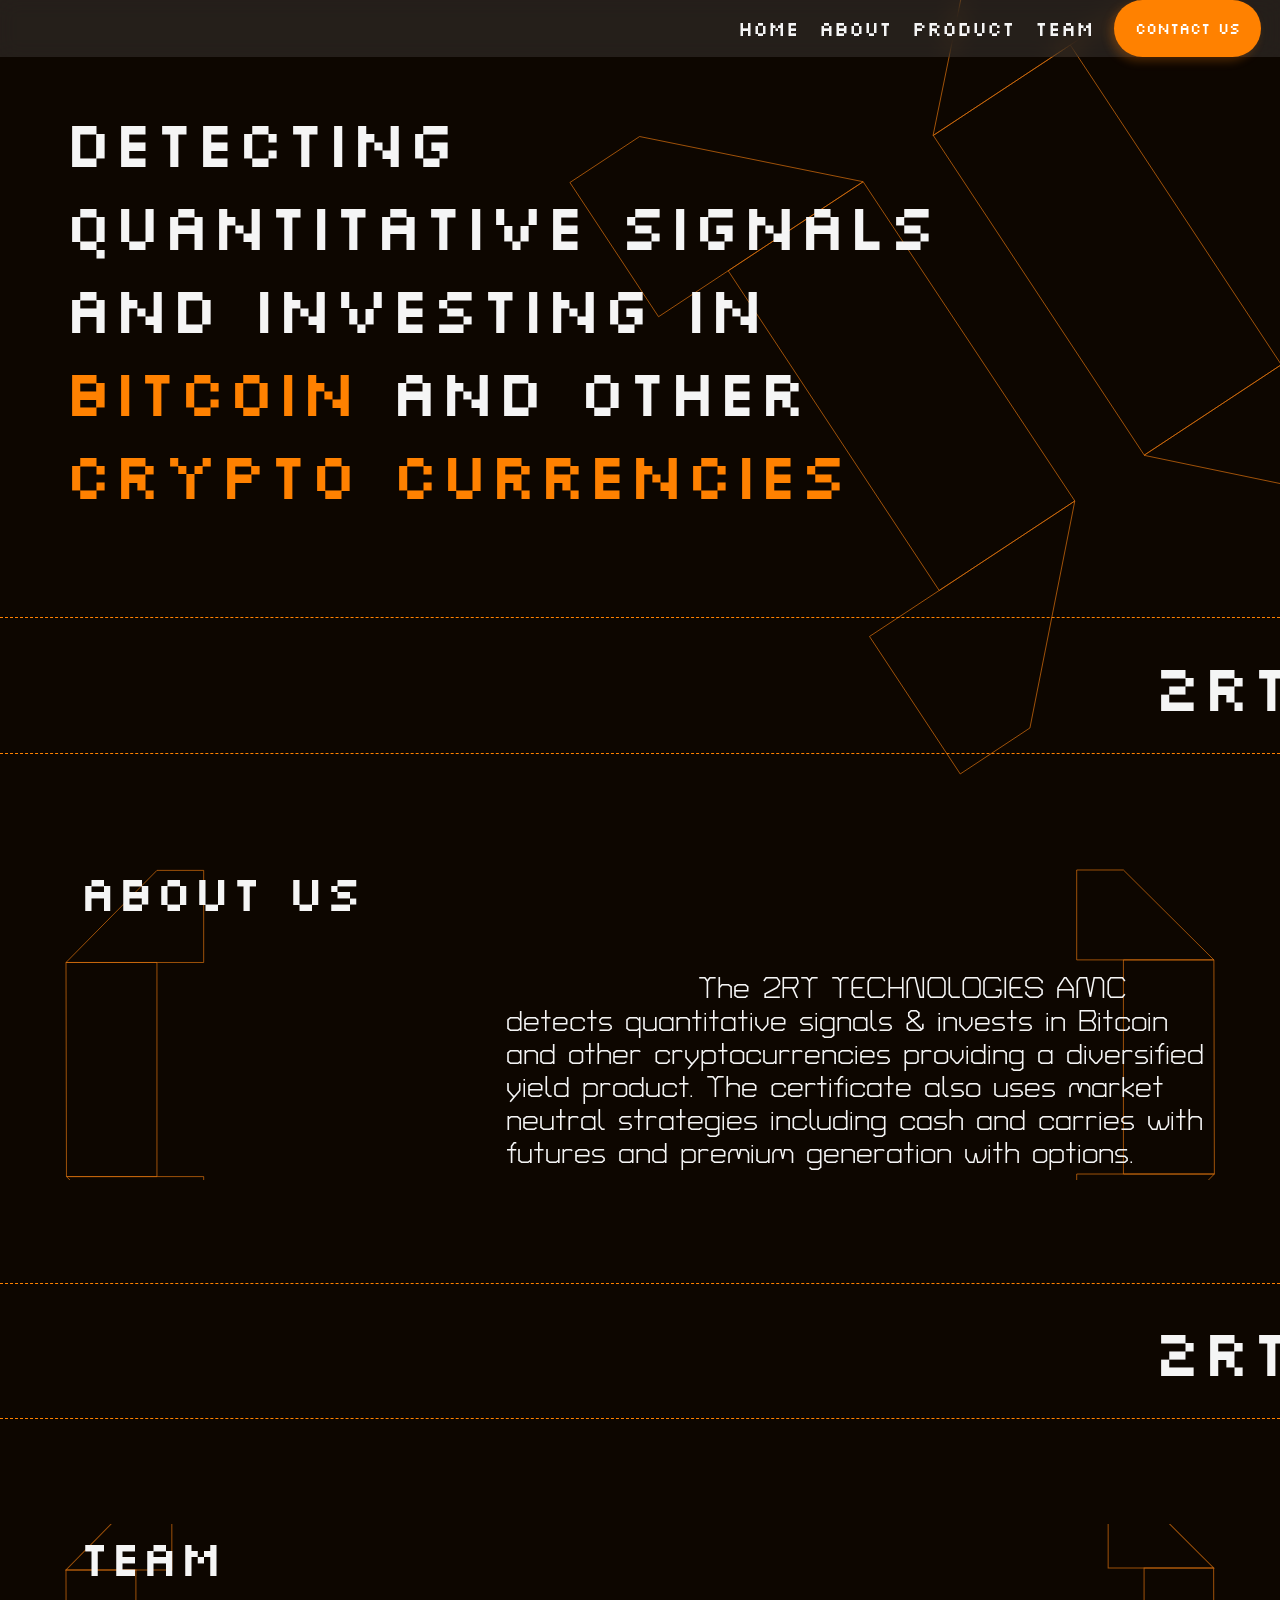
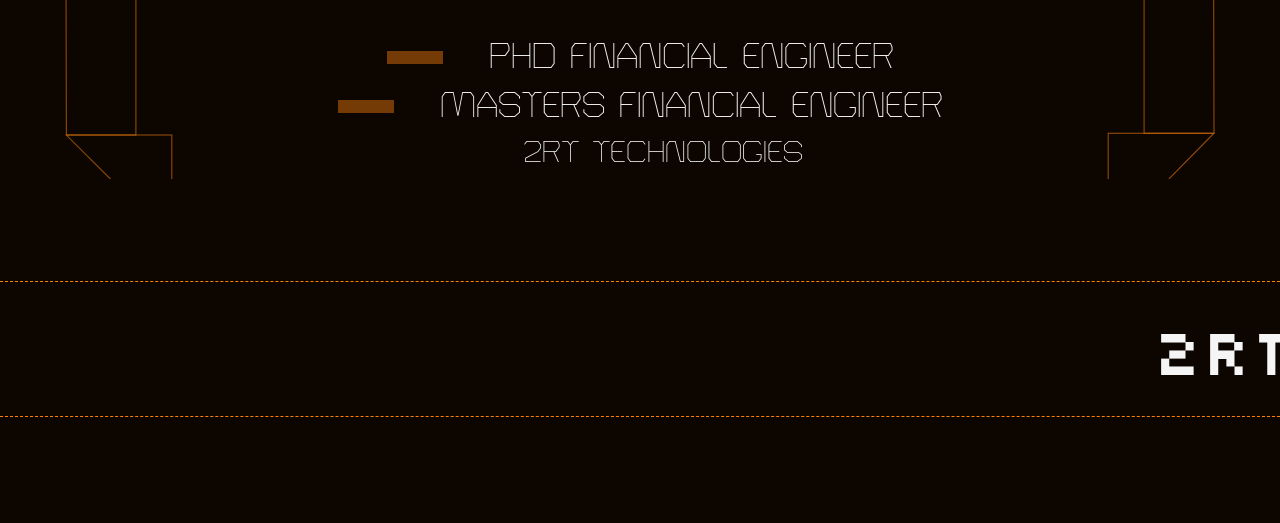
==== index.html @ 23b51fe0 "add image" ====
<!DOCTYPE html>
<html lang="en">

<head>
    <meta charset="UTF-8">
    <meta http-equiv="X-UA-Compatible" content="IE=edge">
    <meta name="viewport" content="width=device-width, initial-scale=1.0">
    <title>2RT</title>
    <link rel="preconnect" href="https://fonts.googleapis.com">
    <link rel="preconnect" href="https://fonts.gstatic.com" crossorigin>
    <link href="https://fonts.googleapis.com/css2?family=Silkscreen:wght@400;700&display=swap" rel="stylesheet">
    <link
        href="https://fonts.googleapis.com/css2?family=Albert+Sans:wght@100;300;400&family=Turret+Road:wght@200;300;400;500;700&display=swap"
        rel="stylesheet">
    <link rel="icon" type="image/svg" href="IMG/favicon.svg">
    <link rel="stylesheet" href="2rt.css">

</head>

<body>
    <section class="Hero">
        <div class="container">
            <nav>
                <div class="nav-container">
                    <img src="P_2RT2-01 1.png" alt="">
                    <ul class="nav-links">
                        <li class="nav-item">Home</li>
                        <li class="nav-item">About</li>
                        <li class="nav-item">Product</li>
                        <li class="nav-item">Team</li>
                        <button class="nav-btn">Contact Us</button>
                    </ul>
                    <div class="burger"><img src="IMG/Frame 37.svg" alt="" class="icon"></div>
                </div>
            </nav>

            <div class="hero-text">
                <h1>
                    DETECTING QUANTITATIVE SIGNALS AND
                    INVESTING IN <span class="h-t-s">BITCOIN</span> AND OTHER <span class="h-t-s">CRYPTO
                        CURRENCIES</span>
                </h1>
            </div>
        </div>
        <marquee behavior="" direction="" class="marquee">
            2RT TECHNOLOGIES 2RT TECHNOLOGIES 2RT TECHNOLOGIES2RT TECHNOLOGIES 2RT TECHNOLOGIES 2RT TECHNOLOGIES2RT
            TECHNOLOGIES 2RT TECHNOLOGIES 2RT TECHNOLOGIES2RT TECHNOLOGIES 2RT TECHNOLOGIES 2RT TECHNOLOGIES2RT
            TECHNOLOGIES 2RT TECHNOLOGIES 2RT TECHNOLOGIES2RT TECHNOLOGIES 2RT TECHNOLOGIES 2RT TECHNOLOGIES
        </marquee>

        <div class="aboutus">
            <div class="a-header">
                <img src="" alt="">
                <h1>About Us</h1>
            </div>
            <div class="a-text">
                <p>
                    <span>The</span> 2RT TECHNOLOGIES AMC detects quantitative signals & invests in Bitcoin and other
                    cryptocurrencies providing a diversified yield product. The certificate also uses market neutral
                    strategies including cash and carries with futures and premium generation with options.
                </p>
            </div>
        </div>
        <marquee behavior="" direction="" class="marquee">
            2RT TECHNOLOGIES 2RT TECHNOLOGIES 2RT TECHNOLOGIES2RT TECHNOLOGIES 2RT TECHNOLOGIES 2RT TECHNOLOGIES2RT
            TECHNOLOGIES 2RT TECHNOLOGIES 2RT TECHNOLOGIES2RT TECHNOLOGIES 2RT TECHNOLOGIES 2RT TECHNOLOGIES2RT
            TECHNOLOGIES 2RT TECHNOLOGIES 2RT TECHNOLOGIES2RT TECHNOLOGIES 2RT TECHNOLOGIES 2RT TECHNOLOGIES
        </marquee>
        <div class="aboutus team">
            <div class="a-header">
                <img src="" alt="">
                <h1>Team</h1>
            </div>
            <div class="t-text">
                <div class="t-member">
                    <div></div>
                    <h3>PHD FINANCIAL ENGINEER</h3>
                </div>
                <div class="t-member">
                    <div></div>
                    <h3>MASTERS FINANCIAL ENGINEER</h3>
                </div>
                <div class="t-member">
                    <h3></h3>2RT TECHNOLOGIES
                </div>
            </div>
        </div>
        <marquee behavior="" direction="" class="marquee">
            2RT TECHNOLOGIES 2RT TECHNOLOGIES 2RT TECHNOLOGIES2RT TECHNOLOGIES 2RT TECHNOLOGIES 2RT TECHNOLOGIES2RT
            TECHNOLOGIES 2RT TECHNOLOGIES 2RT TECHNOLOGIES2RT TECHNOLOGIES 2RT TECHNOLOGIES 2RT TECHNOLOGIES2RT
            TECHNOLOGIES 2RT TECHNOLOGIES 2RT TECHNOLOGIES2RT TECHNOLOGIES 2RT TECHNOLOGIES 2RT TECHNOLOGIES
        </marquee>
    </section>



    <script src="2RT.js"></script>
</body>

</html>
---- 2rt.css ----
*{
    margin: 0;
    padding: 0;
    box-sizing: border-box;
}
html{
    
    font-size: 1vw;
    font-family: 'Albert Sans', sans-serif;
}
@import url('https://fonts.googleapis.com/css2?family=Turret+Road:wght@200;300;400;500;700&display=swap');
@import url('https://fonts.googleapis.com/css2?family=Silkscreen:wght@400;700&display=swap');
.Hero{
    /* background: linear-gradient(rgba(45, 25, 7, 0.7), rgba(45, 25, 7, 0.7)), url('Group\ 378.svg'); */
    height: 100%;
    background-color: rgba(13, 6, 0, 1);
    background-image: url('IMG/Group\ 371.svg');
    width: 100%;
    background-position: top right;
    background-repeat: no-repeat;
    color: #f5f5f5;
}
.container{
    width: 90%;
    margin: auto;
    overflow: hidden;
}
nav {
    position: fixed;
    left: 0;
    width: 100%;
    background-color: rgba(255, 255, 255, 0.1);
    display: flex;
    justify-content: center;
    backdrop-filter: blur(10px);
}
.nav-container{
    display: flex;
    align-items: center;
    justify-content: space-between;
    width: 97%;
    
}
.nav-links{
    display: flex;
    align-items: center;
    justify-content: space-between;
    gap: 20px;
    text-decoration: none;
    list-style: none;
}
.nav-item{
    text-decoration: none;
font-style: normal;
font-size: 20px;
line-height: 39px;
font-family: Silkscreen;
}
.nav-btn{
    background: #FF8100;
    box-shadow: -4px 4px 10px rgba(220, 113, 14, 0.3);
    border-radius: 50px;
    width: 147px;
    height: 57px;
    border-width: 0;
    color: white;
    font-family: Silkscreen;
    font-size: 15px;
}
.burger {
    display: none;
}
@media screen and (max-width:800px){
    .nav-links{
        position: absolute;
        z-index: 98;
        right: 0;
        height: 100vh;
        position: fixed;
        top: 0;
        bottom: 0;
        background-color: #FF8100;
        display: flex;
        flex-direction: column;
        align-items: center;
        justify-content: flex-start;
        width: 50%;
        gap: 0px;
        transform: translateX(100%);
        transition: transform 0.5s ease-in;
        padding-top: 70px;
    }
    .nav-item{
        font-size: 5rem;
        width: 100%;
        border-bottom: .5px dashed rgba(13, 6, 0, 1);
        padding: 3rem 10px 3rem 10px;
    }
    .nav-btn{
        width: 100%;
        border-bottom: 1px dashed rgba(13, 6, 0, 1);
        border-radius: 0;
        box-shadow: none;
        text-align: left;
        font-size: 5rem;
        height: 12rem;
    }
    .burger {
        display: block;
        z-index: 99;
        cursor: pointer;
        padding: 5px;
    }
    .nav-active{
        transform: translate(0%);
    }
    .aboutus{
        background: none !important;
    }
}

.hero-text{
    font-family: Silkscreen;
    max-width: 80%;

}
.hero-text h1{
    font-family: Silkscreen;
    font-weight: 100;
    font-size: clamp(35px, 6rem, 65px);
    padding-top: 100px;
}

.h-t-s{
color: #FF8100;
}

.marquee{
    font-family: Silkscreen;
    font-weight: 100;
    font-size: clamp(40px, 6rem, 65px);
    padding-top: 2rem;
    padding-bottom: 2rem;
    border:1px dashed #FF8100;
    border-left: none;
    border-right: none;
    margin-top: 8rem;
    margin-bottom: 8rem;
    text-align: center;
}

.aboutus{
    width: 90%;
    margin-top: 10rem;
    margin: auto;
    display: flex;
    justify-content: flex-end;
    flex-direction: column;   
    gap: 3rem; 
    background: url(IMG/aa-left.svg) left clamp(10px, 2rem, 10px), url(IMG/aa-right.svg) right clamp(10px, 2rem, 10px);
    background-repeat: no-repeat;
}
.a-header{
    display: flex;
    flex-direction: row;
    align-items: flex-start;
    font-family: Silkscreen;
}
.a-header h1{
    padding-left: 15px;
    font-weight: 100;
    font-size: clamp(30px, 4rem, 50px);
}
.a-text{
    display: flex;
flex-direction: row;
justify-content: flex-end;
align-items: center;
padding: 10px;
}
.a-text p {

    font-family: 'Turret Road', cursive;
    max-width: 700px;
    font-size: clamp(15px, 3rem, 30px);
}
.a-text p span{
    padding-left: 15rem;
}


.team{
    background: url(IMG/a-left.svg) left center, url(IMG/a-right.svg) right center;
    background-repeat: no-repeat;
}
.t-text{
    display: flex;
flex-direction: column;
justify-content: center;
align-items: center;
padding: 10px;
gap: 10px;
}
.t-member{
    display: flex;
    flex-direction: row;
    justify-content: center;
    align-items: center;
    padding: 0px;
    gap: 46px;
    font-family: 'Turret Road', cursive;
    font-weight: 100;
    font-size: clamp(20px, 4rem, 30px);
}
.t-member h3{
    font-family: 'Turret Road', cursive;
    font-weight: 100;
    font-size: clamp(20px, 4rem, 35px);
}
.t-member div{
    width: 56px;
    height: 13px;

    background: #DC710E;
    opacity: 0.5;
}
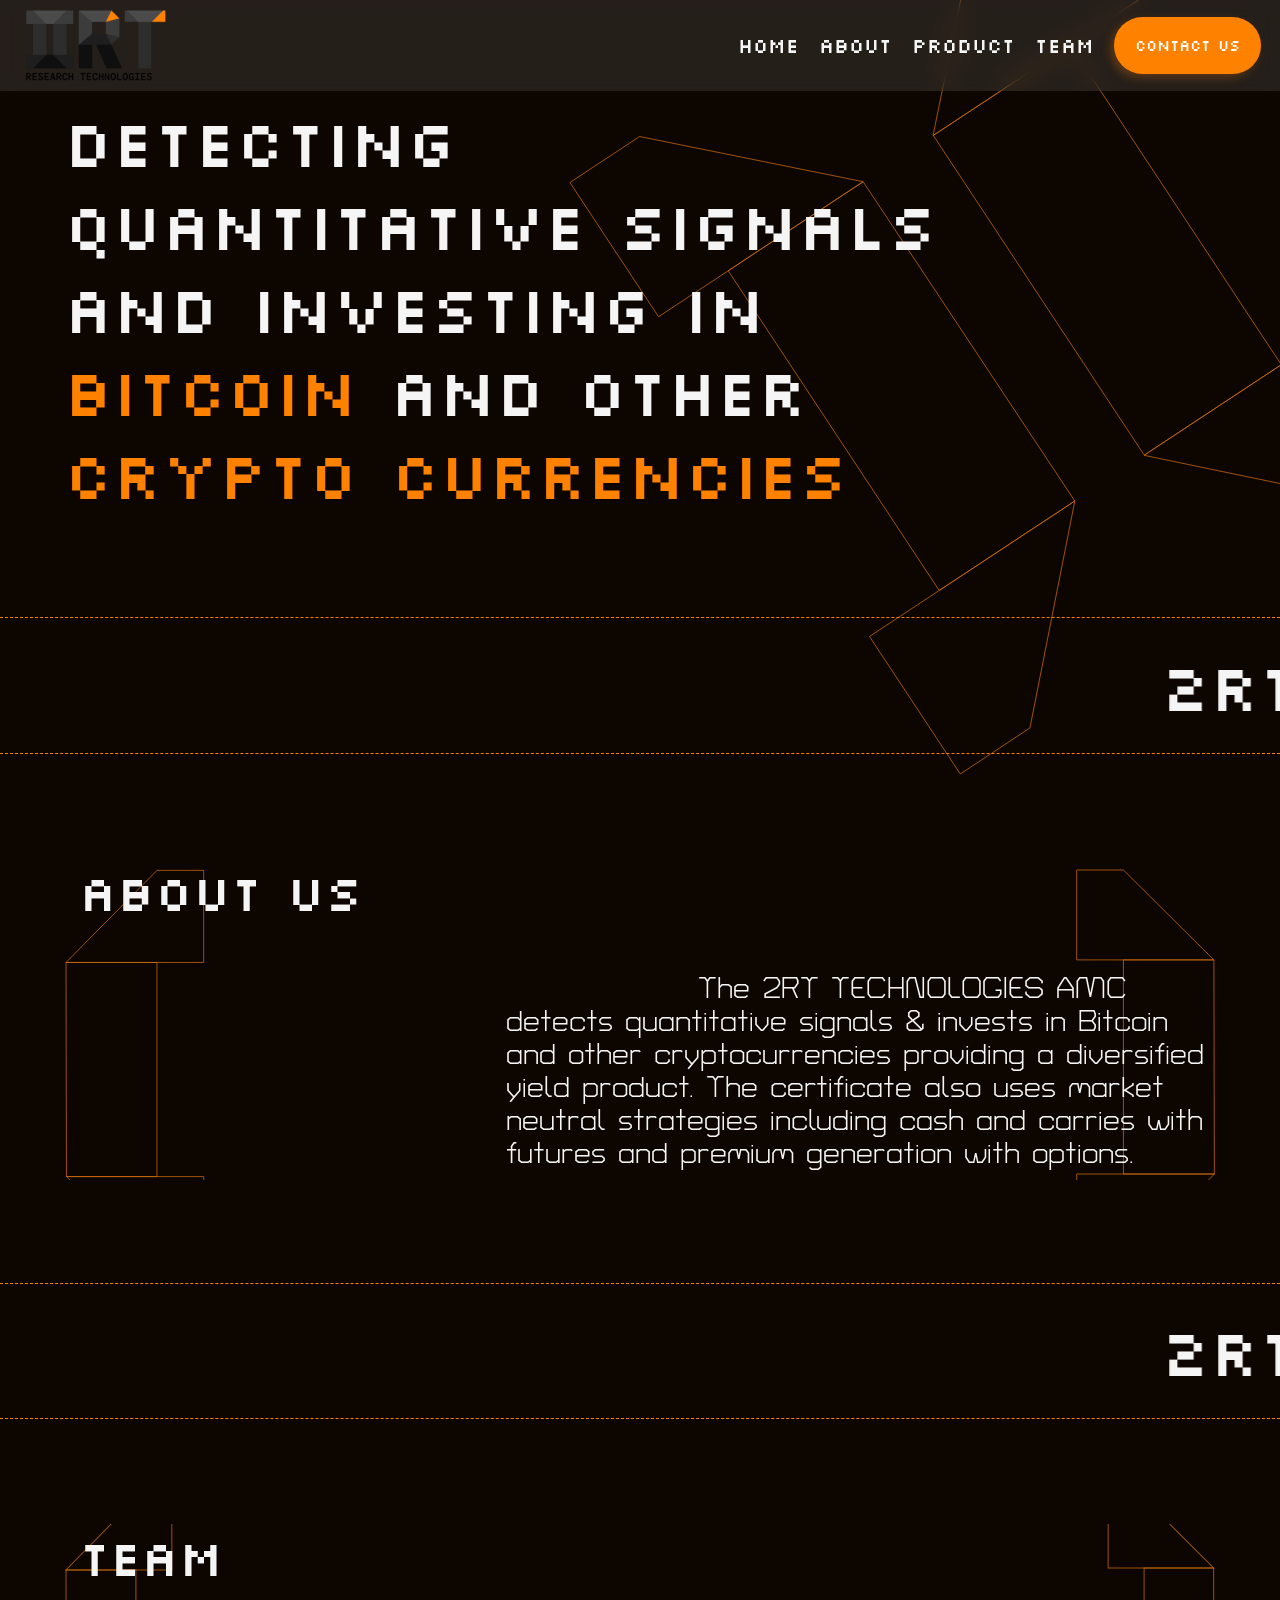
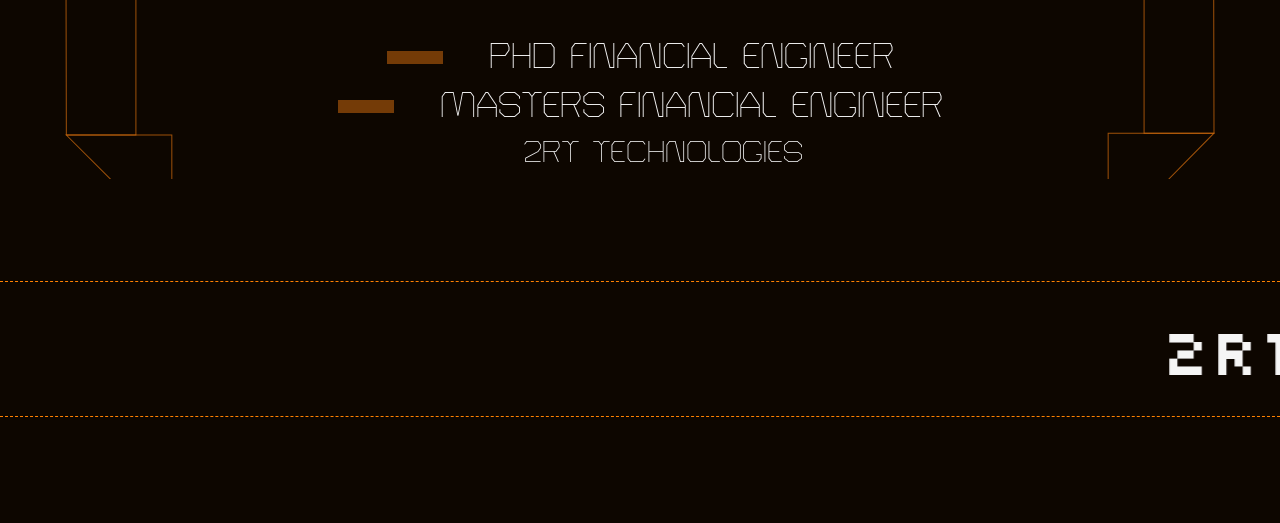
==== commit 3e098f8a: "new branch" ====
--- a/index.html
+++ b/index.html
@@ -35,11 +35,14 @@
             </nav>
 
             <div class="hero-text">
-                <h1>
-                    DETECTING QUANTITATIVE SIGNALS AND
-                    INVESTING IN <span class="h-t-s">BITCOIN</span> AND OTHER <span class="h-t-s">CRYPTO
+
+                <div class="h-td" >
+                    <span class="split">
+                        DETECTING QUANTITATIVE SIGNALS AND
+                        INVESTING IN <span class="h-t-s">BITCOIN</span> AND OTHER <span class="h-t-s">CRYPTO
                         CURRENCIES</span>
-                </h1>
+                        </span>
+                </div>
             </div>
         </div>
         <marquee behavior="" direction="" class="marquee">
@@ -93,7 +96,9 @@
     </section>
 
 
-
+    <script src="gsap-public/minified/gsap.min.js"></script>
+    <script src="gsap-public/minified/ScrollTrigger.min.js"></script>
+     <script src="gsap.js"></script>
     <script src="2RT.js"></script>
 </body>
 
--- a/2rt.css
+++ b/2rt.css
@@ -120,11 +120,12 @@
 }
 
 .hero-text{
+    overflow: hidden;
     font-family: Silkscreen;
     max-width: 80%;
-
-}
-.hero-text h1{
+}
+  
+.h-td{
     font-family: Silkscreen;
     font-weight: 100;
     font-size: clamp(35px, 6rem, 65px);
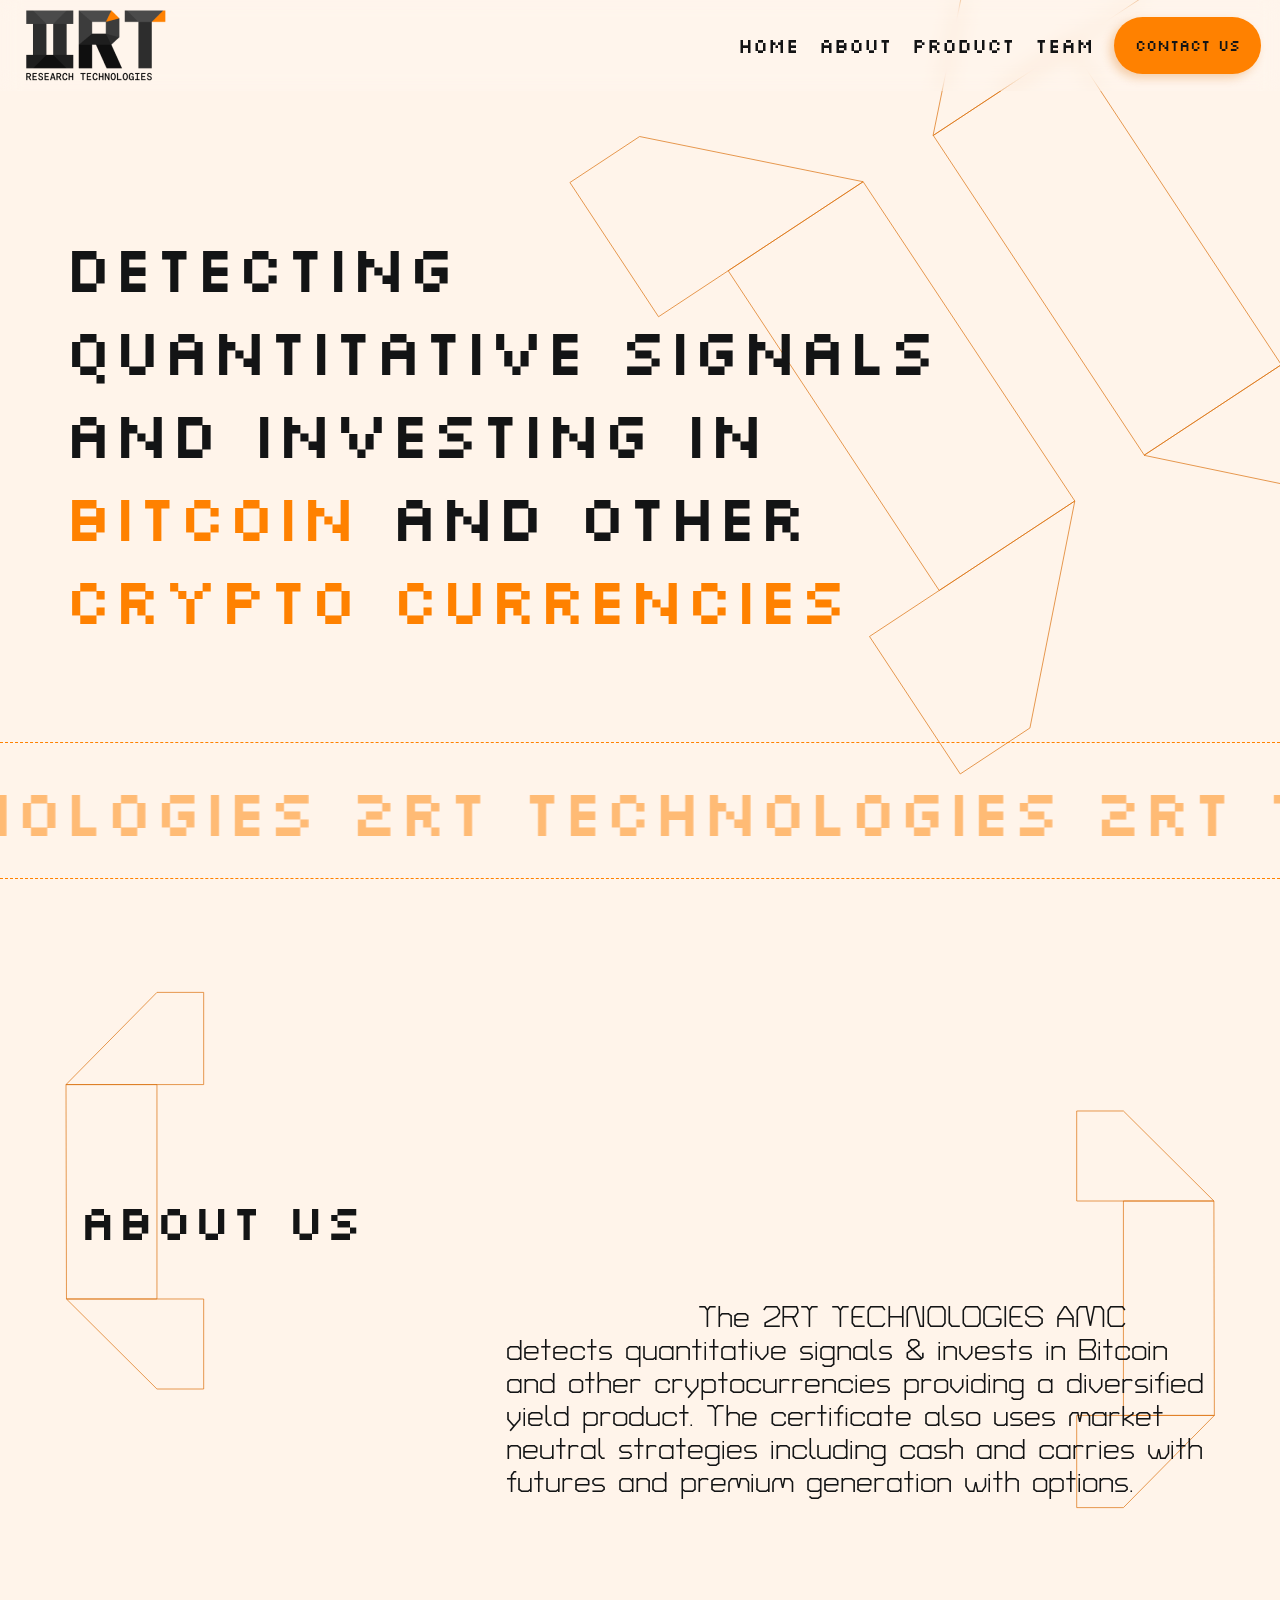
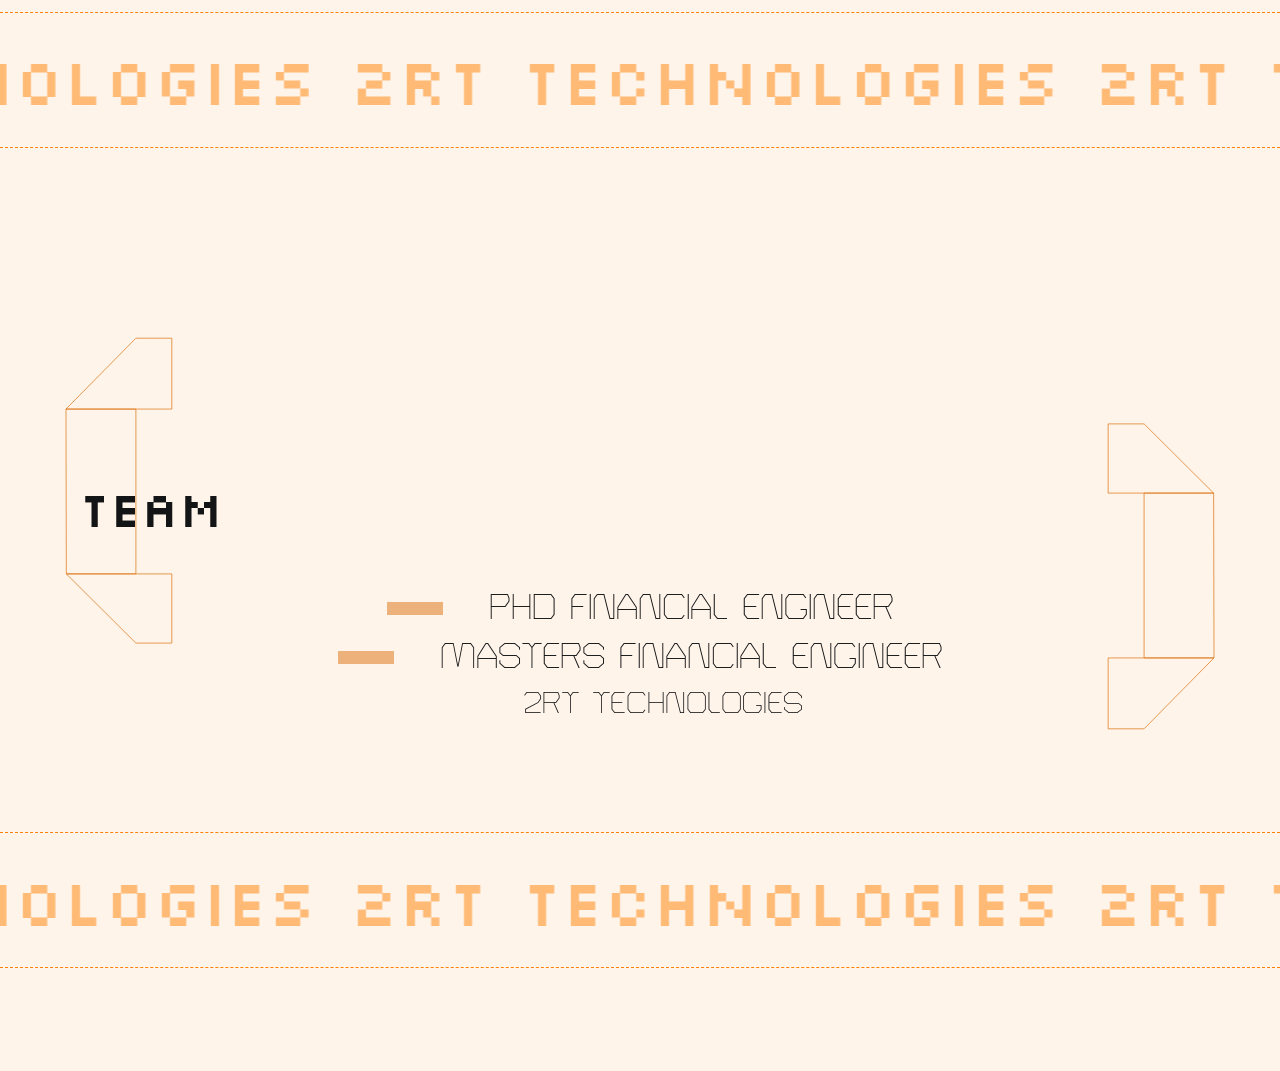
==== commit 9d1b181f: "white mode" ====
--- a/index.html
+++ b/index.html
@@ -22,12 +22,12 @@
         <div class="container">
             <nav>
                 <div class="nav-container">
-                    <img src="P_2RT2-01 1.png" alt="">
+                    <img src="P_2RT2-01 1.png" alt="" class="test">
                     <ul class="nav-links">
-                        <li class="nav-item">Home</li>
-                        <li class="nav-item">About</li>
-                        <li class="nav-item">Product</li>
-                        <li class="nav-item">Team</li>
+                        <li class="nav-item"><a href="/">Home</a> </li>
+                        <li class="nav-item"><a href="#About">About</a> </li>
+                        <li class="nav-item"><a href="#Product">Product</a> </li>
+                        <li class="nav-item"><a href="#Team">Team</a> </li>
                         <button class="nav-btn">Contact Us</button>
                     </ul>
                     <div class="burger"><img src="IMG/Frame 37.svg" alt="" class="icon"></div>
@@ -41,20 +41,18 @@
                         DETECTING QUANTITATIVE SIGNALS AND
                         INVESTING IN <span class="h-t-s">BITCOIN</span> AND OTHER <span class="h-t-s">CRYPTO
                         CURRENCIES</span>
-                        </span>
+                    </span>
                 </div>
             </div>
         </div>
-        <marquee behavior="" direction="" class="marquee">
+        <marquee behavior="" direction="" class="marquee t-1">
             2RT TECHNOLOGIES 2RT TECHNOLOGIES 2RT TECHNOLOGIES2RT TECHNOLOGIES 2RT TECHNOLOGIES 2RT TECHNOLOGIES2RT
             TECHNOLOGIES 2RT TECHNOLOGIES 2RT TECHNOLOGIES2RT TECHNOLOGIES 2RT TECHNOLOGIES 2RT TECHNOLOGIES2RT
             TECHNOLOGIES 2RT TECHNOLOGIES 2RT TECHNOLOGIES2RT TECHNOLOGIES 2RT TECHNOLOGIES 2RT TECHNOLOGIES
         </marquee>
-
-        <div class="aboutus">
+        <div class="aboutus" id="About">
             <div class="a-header">
-                <img src="" alt="">
-                <h1>About Us</h1>
+                <h1 class="aha">About Us</h1>
             </div>
             <div class="a-text">
                 <p>
@@ -69,7 +67,7 @@
             TECHNOLOGIES 2RT TECHNOLOGIES 2RT TECHNOLOGIES2RT TECHNOLOGIES 2RT TECHNOLOGIES 2RT TECHNOLOGIES2RT
             TECHNOLOGIES 2RT TECHNOLOGIES 2RT TECHNOLOGIES2RT TECHNOLOGIES 2RT TECHNOLOGIES 2RT TECHNOLOGIES
         </marquee>
-        <div class="aboutus team">
+        <div class="aboutus team" id="Team">
             <div class="a-header">
                 <img src="" alt="">
                 <h1>Team</h1>
@@ -95,10 +93,9 @@
         </marquee>
     </section>
 
-
-    <script src="gsap-public/minified/gsap.min.js"></script>
-    <script src="gsap-public/minified/ScrollTrigger.min.js"></script>
-     <script src="gsap.js"></script>
+    <script src="https://cdnjs.cloudflare.com/ajax/libs/gsap/3.11.0/gsap.min.js"></script>
+    <script src="https://cdnjs.cloudflare.com/ajax/libs/gsap/3.11.0/ScrollTrigger.min.js"></script>
+    <script src="gsap.js"></script>
     <script src="2RT.js"></script>
 </body>
 
--- a/2rt.css
+++ b/2rt.css
@@ -13,12 +13,14 @@
 .Hero{
     /* background: linear-gradient(rgba(45, 25, 7, 0.7), rgba(45, 25, 7, 0.7)), url('Group\ 378.svg'); */
     height: 100%;
-    background-color: rgba(13, 6, 0, 1);
+    background-color: #FFF4EA;
     background-image: url('IMG/Group\ 371.svg');
     width: 100%;
     background-position: top right;
+    background-attachment: fixed;
     background-repeat: no-repeat;
-    color: #f5f5f5;
+    color: #131415;
+    overflow: hidden;
 }
 .container{
     width: 90%;
@@ -48,6 +50,7 @@
     gap: 20px;
     text-decoration: none;
     list-style: none;
+    color: #131415;
 }
 .nav-item{
     text-decoration: none;
@@ -55,6 +58,10 @@
 font-size: 20px;
 line-height: 39px;
 font-family: Silkscreen;
+}
+a{
+    text-decoration: none;
+    color: #131415;
 }
 .nav-btn{
     background: #FF8100;
@@ -63,7 +70,7 @@
     width: 147px;
     height: 57px;
     border-width: 0;
-    color: white;
+    color: #131415;
     font-family: Silkscreen;
     font-size: 15px;
 }
@@ -129,11 +136,12 @@
     font-family: Silkscreen;
     font-weight: 100;
     font-size: clamp(35px, 6rem, 65px);
-    padding-top: 100px;
+    padding-top: 25vh;
 }
 
 .h-t-s{
 color: #FF8100;
+
 }
 
 .marquee{
@@ -148,17 +156,31 @@
     margin-top: 8rem;
     margin-bottom: 8rem;
     text-align: center;
+    color: rgba(255, 129, 0, 0.5);
+    display: flex;
+    align-items: center;
+    justify-content: center;
+    gap: 2vw;
+    overflow: hidden;
+}
+
+.marque-item{
+    display: inline-flex;
+    align-items: center;
+    justify-content: center;
+    
 }
 
 .aboutus{
     width: 90%;
+    padding-top: 23vh;
     margin-top: 10rem;
     margin: auto;
     display: flex;
     justify-content: flex-end;
     flex-direction: column;   
     gap: 3rem; 
-    background: url(IMG/aa-left.svg) left clamp(10px, 2rem, 10px), url(IMG/aa-right.svg) right clamp(10px, 2rem, 10px);
+    background: url(IMG/aa-left.svg) left clamp(10px, 2rem, 10px), url(IMG/aa-right.svg) right bottom;
     background-repeat: no-repeat;
 }
 .a-header{
@@ -191,8 +213,9 @@
 
 
 .team{
-    background: url(IMG/a-left.svg) left center, url(IMG/a-right.svg) right center;
+    background: url(IMG/a-left.svg) left center, url(IMG/a-right.svg) right bottom;
     background-repeat: no-repeat;
+    padding-top: 25vh
 }
 .t-text{
     display: flex;
